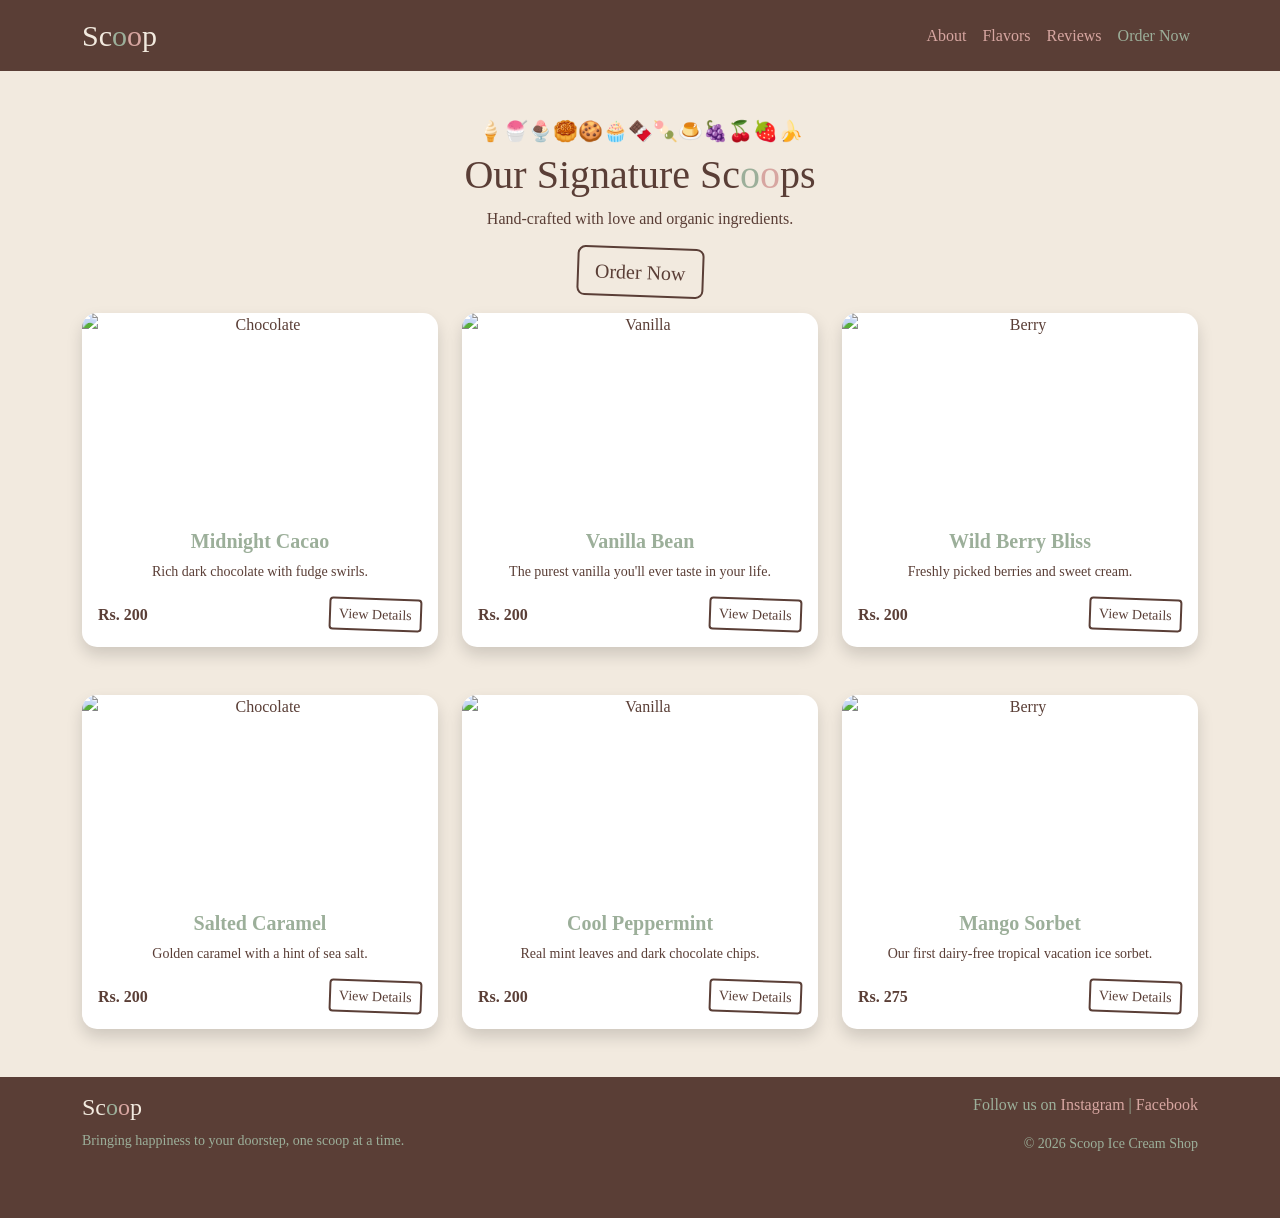
==== scoop project/flavors.html @ da7a8e28 "Add files via upload" ====
<!DOCTYPE html>
<html>
<head>
    <meta charset="UTF-8">
    <meta name="viewport" content="width=device-width, initial-scale=1.0">
    <title>Flavors | Scoop</title>
    <link href="https://cdn.jsdelivr.net/npm/bootstrap@5.3.0/dist/css/bootstrap.min.css" rel="stylesheet">
    <script src="https://cdn.jsdelivr.net/npm/bootstrap@5.3.0/dist/js/bootstrap.bundle.min.js"></script>
    <link rel="stylesheet" href="flavors.css">
</head>
<body>
<nav class="navbar navbar-expand-lg sticky-top">
    <div class="container">
        <a class="navbar-brand" href="index.html">Sc<span class="first-o">o</span><span class="secnd-o">o</span>p</a>
        
        <button class="navbar-toggler" type="button" data-bs-toggle="collapse" data-bs-target="#iceCreamNav">
        <span class="navbar-toggler-icon"></span>
        </button>

        <div class="collapse navbar-collapse" id="iceCreamNav">
        <ul class="navbar-nav ms-auto">
            <li class="nav-item"><a class="nav-link" href="index.html#about">About</a></li>
            <li class="nav-item"><a class="nav-link" href="flavors.html">Flavors</a></li>
            <li class="nav-item"><a class="nav-link" href="index.html#reviews">Reviews</a></li>
            <li class="nav-item"><a class="nav-link ordr" href="form.html">Order Now</a></li>
        </ul>
        </div>
    </div>
  </div>
</nav>

<section id="flavors" class="py-5">
    <div class="container text-center">
        <h5 class="emoji">🍦🍧🍨🥮🍪🧁🍫🍡🍮🍇🍒🍓🍌</h5>
        <h1 class="mb-2">Our Signature Sc<span class="first-o">o</span><span class="secnd-o">o</span>ps</h1>
        <p class="mb-3">Hand-crafted with love and organic ingredients.</p>
        <a href="form.html" class="btn order-btn btn-lg mb-3">Order Now</a>

        <div class="row g-4 mb-5">
            <div class="col-12 col-sm-6 col-md-4">
                <div class="card border-0 shadow flavor-card">
                    <img src="/images/close-up-chocolate-ice-cream-scoops.jpg" class="card-img-top" alt="Chocolate">
                    <div class="card-body">
                        <h5 class="card-head fw-bold">Midnight Cacao</h5>
                        <p class="small">Rich dark chocolate with fudge swirls.</p>
                        <div class="d-flex justify-content-between align-items-center mt-3">
                            <span class="fw-bold">Rs. 200</span>
                            <a href="flavor-detail.html" class="btn btn-sm detail-btn" data-bs-toggle="collapse" data-bs-target="#detailsChocolate" aria-expanded="false">
                                View Details
                            </a>
                        </div>

                        <div class="collapse" id="detailsChocolate">
                            <div class="mt-3 p-2 bg-light rounded small">
                                <strong>Ingredients:</strong> 70% Dark Cacao, Organic Cream, Sea Salt.
                                <br><br>
                                <em>Best paired with our Vanilla Bean!</em>
                            </div>
                        </div>
                        
                    </div>
                </div>
            </div>

            <div class="col-12 col-sm-6 col-md-4">
                <div class="card border-0 shadow flavor-card">
                    <img src="/images/nougat-ice-cream-glass.jpg" class="card-img-top" alt="Vanilla">
                    <div class="card-body">
                        <h5 class="card-head fw-bold">Vanilla Bean</h5>
                        <p class="small">The purest vanilla you'll ever taste in your life.</p>
                        <div class="d-flex justify-content-between align-items-center mt-3">
                            <span class="fw-bold">Rs. 200</span>
                            <a href="flavor-detail.html" class="btn btn-sm detail-btn" data-bs-toggle="collapse" data-bs-target="#detailsBean" aria-expanded="false">
                                View Details
                            </a>
                        </div>

                        <div class="collapse" id="detailsBean">
                            <div class="mt-3 p-2 bg-light rounded small">
                                <strong>Ingredients:</strong> 80% Pure Vanilla, Organic Cream, Sea Salt.
                                <br><br>
                                <em>Best paired with our Cool Peppermint!</em>
                            </div>
                        </div>
                        
                    </div>
                </div>
            </div>

            <div class="col-12 col-sm-6 col-md-4">
                <div class="card border-0 shadow flavor-card">
                    <img src="/images/blueberry-ice-cream-scoops-with-waffle-black-background.jpg" class="card-img-top" alt="Berry">
                    <div class="card-body">
                        <h5 class="card-head fw-bold">Wild Berry Bliss</h5>
                        <p class="small">Freshly picked berries and sweet cream.</p>
                        <div class="d-flex justify-content-between align-items-center mt-3">
                            <span class="fw-bold">Rs. 200</span>
                            <a href="flavor-detail.html" class="btn btn-sm detail-btn" data-bs-toggle="collapse" data-bs-target="#detailsBerry" aria-expanded="false">
                                View Details
                            </a>
                        </div>

                        <div class="collapse" id="detailsBerry">
                            <div class="mt-3 p-2 bg-light rounded small">
                                <strong>Ingredients:</strong> 76% Original Berries, Organic Cream, Sea Salt.
                                <br><br>
                                <em>Best paired with our Vanilla Bean!</em>
                            </div>
                        </div>
                        
                    </div>
                </div>
            </div>

        </div>
    </div>

    <div class="container text-center">

        <div class="row g-4">
            <div class="col-12 col-sm-6 col-md-4">
                <div class="card border-0 shadow flavor-card">
                    <img src="/images/delicious-ice-cream-studio.jpg" class="card-img-top" alt="Chocolate">
                    <div class="card-body">
                        <h5 class="card-head fw-bold">Salted Caramel</h5>
                        <p class="small">Golden caramel with a hint of sea salt.</p>
                        <div class="d-flex justify-content-between align-items-center mt-3">
                            <span class="fw-bold">Rs. 200</span>
                            <a href="flavor-detail.html" class="btn btn-sm detail-btn" data-bs-toggle="collapse" data-bs-target="#detailsCaramel" aria-expanded="false">
                                View Details
                            </a>
                        </div>

                        <div class="collapse" id="detailsCaramel">
                            <div class="mt-3 p-2 bg-light rounded small">
                                <strong>Ingredients:</strong> 50% Dark Cacao, Organic Cream, 50% Sea Salt.
                                <br><br>
                                <em>Best paired with our Wild Berry Bliss!</em>
                            </div>
                        </div>
                        
                    </div>
                </div>
            </div>

            <div class="col-12 col-sm-6 col-md-4">
                <div class="card border-0 shadow flavor-card">
                    <img src="/images/delicious-pink-green-ice-cream-still-life.jpg" class="card-img-top" alt="Vanilla">
                    <div class="card-body">
                        <h5 class="card-head fw-bold">Cool Peppermint</h5>
                        <p class="small">Real mint leaves and dark chocolate chips.</p>
                        <div class="d-flex justify-content-between align-items-center mt-3">
                            <span class="fw-bold">Rs. 200</span>
                            <a href="flavor-detail.html" class="btn btn-sm detail-btn" data-bs-toggle="collapse" data-bs-target="#detailsPepper" aria-expanded="false">
                                View Details
                            </a>
                        </div>

                        <div class="collapse" id="detailsPepper">
                            <div class="mt-3 p-2 bg-light rounded small">
                                <strong>Ingredients:</strong> 60% Peppermint, Organic Cream, Sea Salt.
                                <br><br>
                                <em>Best paired with our Vanilla Bean!</em>
                            </div>
                        </div>
                        
                    </div>
                </div>
            </div>

            <div class="col-12 col-sm-6 col-md-4">
                <div class="card border-0 shadow flavor-card">
                    <img src="/images/assortment-delicious-homemade-dessert.jpg" class="card-img-top" alt="Berry">
                    <div class="card-body">
                        <h5 class="card-head fw-bold">Mango Sorbet</h5>
                        <p class="small">Our first dairy-free tropical vacation ice sorbet.</p>
                        <div class="d-flex justify-content-between align-items-center mt-3">
                            <span class="fw-bold">Rs. 275</span>
                            <a href="flavor-detail.html" class="btn btn-sm detail-btn" data-bs-toggle="collapse" data-bs-target="#detailsMango" aria-expanded="false">
                                View Details
                            </a>
                        </div>

                        <div class="collapse" id="detailsMango">
                            <div class="mt-3 p-2 bg-light rounded small">
                                <strong>Ingredients:</strong> 70% Mango, 0% Organic Cream, 35% Water.
                                <br><br>
                                <em>Best paired with our Vanilla Bean!</em>
                            </div>
                        </div>
                        
                    </div>
                </div>
            </div>

        </div>
    </div>
</section>

<footer class="footer pt-3 pb-5">
    <div class="container">
        <div class="row">
            <div class="col-md-6">
                <h4 class="scoop-footer">Sc<span class="first-o">o</span><span class="secnd-o">o</span>p</h4>
                <p class="footer-text small">Bringing happiness to your doorstep, one scoop at a time.</p>
            </div>
            <div class="col-md-6 text-md-end">
                <p class="footer-text">Follow us on <a class="link" href="https://www.instagram.com/">Instagram</a> | <a class="link" href="https://www.facebook.com/">Facebook</a></p>
                <p class="small footer-text">&copy; 2026 Scoop Ice Cream Shop</p>
            </div>
        </div>
    </div>
</footer>

</body>
</html>
---- scoop project/flavors.css ----
@font-face {
    font-family: 'cursive';
    src: url(/fonts/Molle-Italic.woff);
}

@font-face {
    font-family: 'normal';
    src: url(/fonts/ChelseaMarket-Regular.woff);
}

@font-face {
    font-family: 'emoji';
    src: url(/fonts/NotoEmoji-VariableFont_wght.woff);
}

.emoji {
    font-family: 'emoji';
    cursor: pointer;
    transition: transform 0.3s ease-out;
}

.emoji:hover {
    transform: translateY(-8px);
}

body {
    background-color: #F2EADF;
    font-family: 'normal';
    color: #5A3E36;
}

h1, .scoop-footer {
    font-family: 'cursive';
}

.navbar-brand {
    font-family: 'cursive';
    font-size: 30px;
    color: #F2EADF;
}

.navbar-brand:hover {
    color: #F2EADF;
}

.nav-link {
    font-family: 'normal';
    color: #D7A6A1;
}

.nav-link:hover {
    color: #F2EADF;
}

.navbar {
    background-color: #5A3E36;
}

.ordr {
    color: #9CAF9A;
}

.ordr:hover {
    color: #D7A6A1;
}

.first-o {
    color: #9CAF9A;
}

.secnd-o {
    color: #D7A6A1;
}

.flavor-card {
    transition: transform 0.3s ease;
    border-radius: 15px;
    overflow: hidden;
    color: #5A3E36;
}

.flavor-card:hover {
    transform: rotate(2deg);
}

.card-head {
    color: #9CAF9A;
}

.detail-btn {
    background-color: transparent;
    color: #5A3E36;
    border: #5A3E36 solid 2px;
    transform: rotate(2deg);
    transition: transform 0.3s ease-out;
}

.detail-btn:hover {
    transform: rotate(0deg);
    background-color: #D7A6A1;
    color: #F2EADF;
    border: #5A3E36 solid 2px;
}

.order-btn {
    background-color: transparent;
    color: #5A3E36;
    border: #5A3E36 solid 2px;
    transform: rotate(2deg);
    transition: transform 0.3s ease-out;
}

.order-btn:hover {
    transform: rotate(0deg);
    background-color: #D7A6A1;
    border: #5A3E36 solid 2px;
}

.card-img-top {
    height: 200px;
    object-fit: cover;
}

.footer {
    background-color: #5A3E36;
    color: #F2EADF;
}

.footer-text {
    color: #9CAF9A;
}

.link {
    text-decoration: none;
    color: #D7A6A1;
}

.link:hover {
    color: #F2EADF;
}
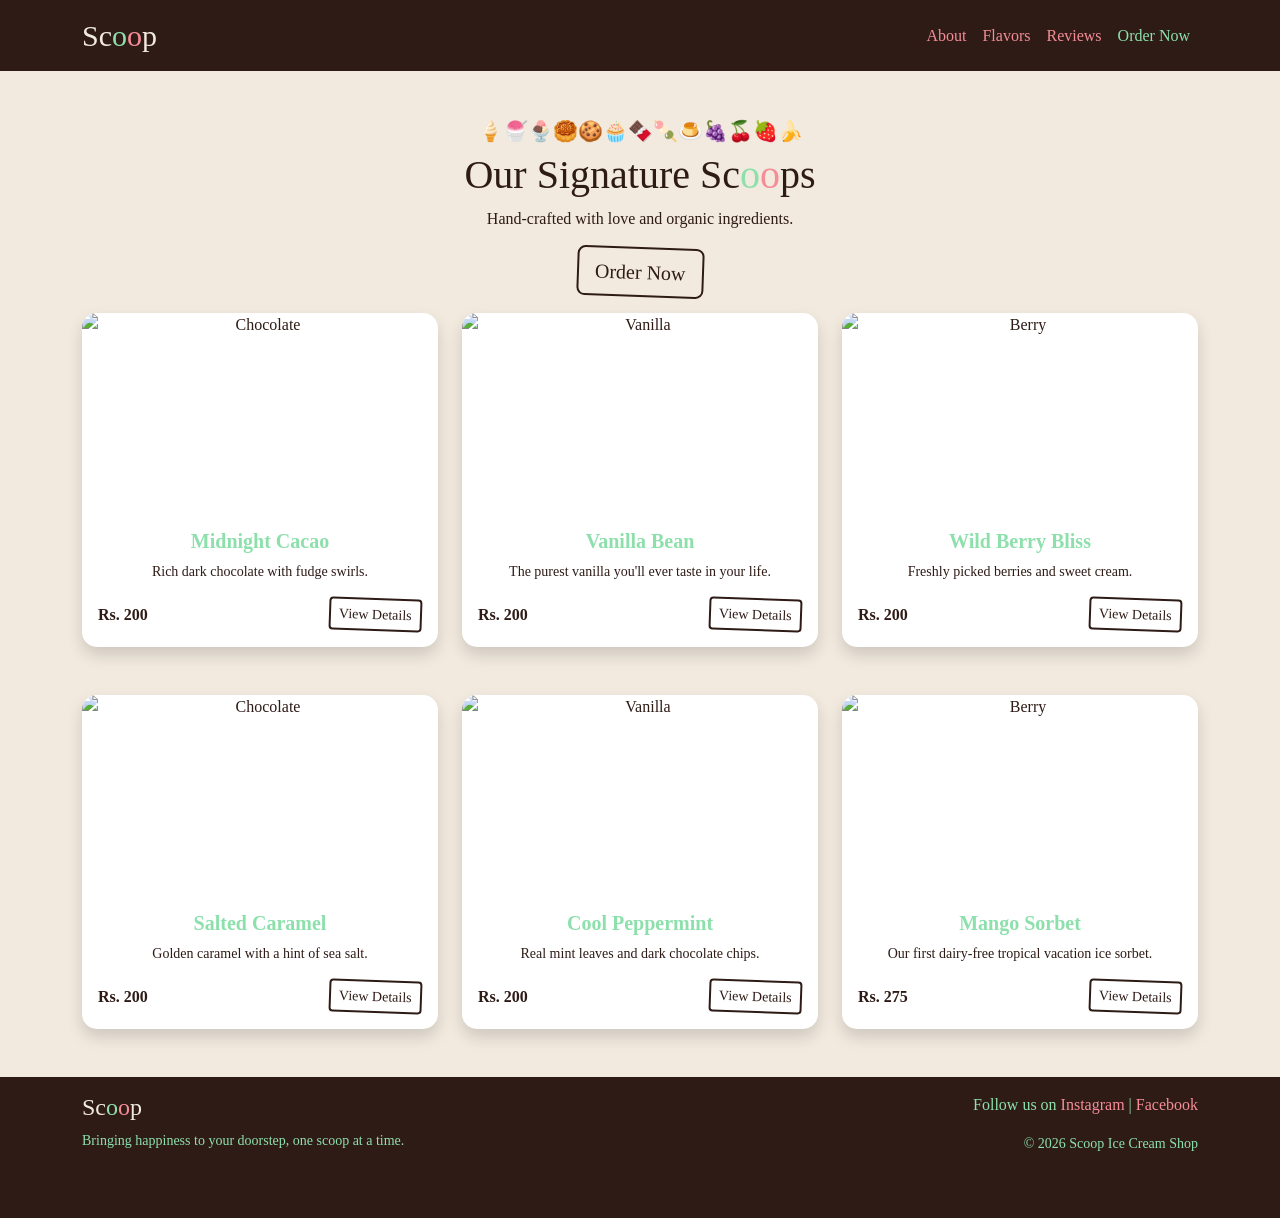
==== commit 60484ca8: "Add files via upload" ====
--- a/scoop project/flavors.html
+++ b/scoop project/flavors.html
@@ -9,7 +9,7 @@
     <link rel="stylesheet" href="flavors.css">
 </head>
 <body>
-<nav class="navbar navbar-expand-lg sticky-top">
+<nav class="navbar navbar-dark navbar-expand-lg sticky-top">
     <div class="container">
         <a class="navbar-brand" href="index.html">Sc<span class="first-o">o</span><span class="secnd-o">o</span>p</a>
         
--- a/scoop project/flavors.css
+++ b/scoop project/flavors.css
@@ -26,7 +26,7 @@
 body {
     background-color: #F2EADF;
     font-family: 'normal';
-    color: #5A3E36;
+    color: #2E1B16;
 }
 
 h1, .scoop-footer {
@@ -45,7 +45,7 @@
 
 .nav-link {
     font-family: 'normal';
-    color: #D7A6A1;
+    color: #F58C96;
 }
 
 .nav-link:hover {
@@ -53,30 +53,30 @@
 }
 
 .navbar {
-    background-color: #5A3E36;
+    background-color: #2E1B16;
 }
 
 .ordr {
-    color: #9CAF9A;
+    color: #8DE0AC;
 }
 
 .ordr:hover {
-    color: #D7A6A1;
+    color: #F58C96;
 }
 
 .first-o {
-    color: #9CAF9A;
+    color: #8DE0AC;
 }
 
 .secnd-o {
-    color: #D7A6A1;
+    color: #F58C96;
 }
 
 .flavor-card {
     transition: transform 0.3s ease;
     border-radius: 15px;
     overflow: hidden;
-    color: #5A3E36;
+    color: #2E1B16;
 }
 
 .flavor-card:hover {
@@ -84,36 +84,36 @@
 }
 
 .card-head {
-    color: #9CAF9A;
+    color: #8DE0AC;
 }
 
 .detail-btn {
     background-color: transparent;
-    color: #5A3E36;
-    border: #5A3E36 solid 2px;
+    color: #2E1B16;
+    border: #2E1B16 solid 2px;
     transform: rotate(2deg);
     transition: transform 0.3s ease-out;
 }
 
 .detail-btn:hover {
     transform: rotate(0deg);
-    background-color: #D7A6A1;
+    background-color: #F58C96;
     color: #F2EADF;
-    border: #5A3E36 solid 2px;
+    border: #2E1B16 solid 2px;
 }
 
 .order-btn {
     background-color: transparent;
-    color: #5A3E36;
-    border: #5A3E36 solid 2px;
+    color: #2E1B16;
+    border: #2E1B16 solid 2px;
     transform: rotate(2deg);
     transition: transform 0.3s ease-out;
 }
 
 .order-btn:hover {
     transform: rotate(0deg);
-    background-color: #D7A6A1;
-    border: #5A3E36 solid 2px;
+    background-color: #F58C96;
+    border: #2E1B16 solid 2px;
 }
 
 .card-img-top {
@@ -122,17 +122,17 @@
 }
 
 .footer {
-    background-color: #5A3E36;
+    background-color: #2E1B16;
     color: #F2EADF;
 }
 
 .footer-text {
-    color: #9CAF9A;
+    color: #8DE0AC;
 }
 
 .link {
     text-decoration: none;
-    color: #D7A6A1;
+    color: #F58C96;
 }
 
 .link:hover {
